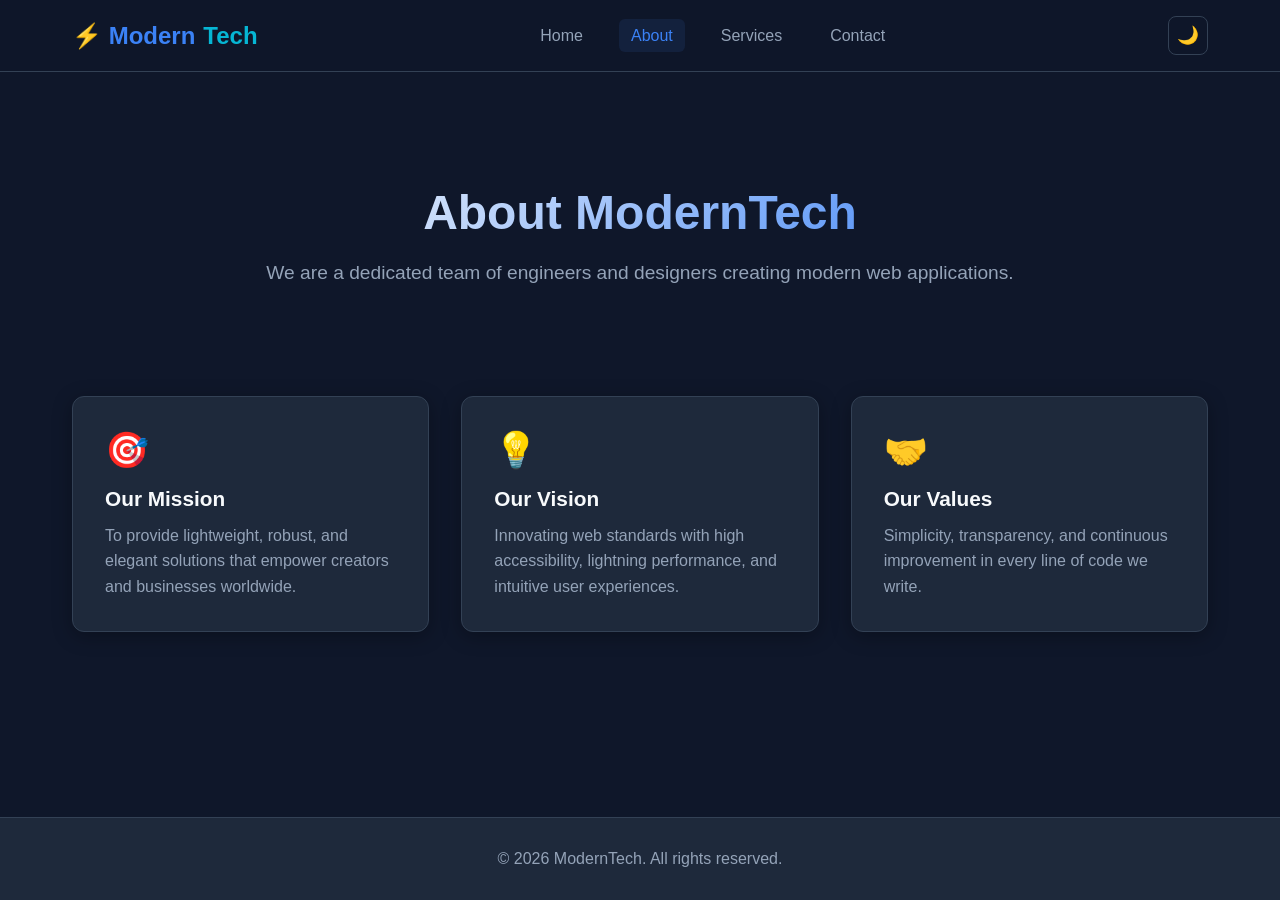
==== about.html @ 82496b51 "Initial commit: Multi-page website with HTML, CSS, JS" ====
<!DOCTYPE html>
<html lang="en" data-theme="dark">
<head>
  <meta charset="UTF-8">
  <meta name="viewport" content="width=device-width, initial-scale=1.0">
  <title>ModernTech - About Us</title>
  <link rel="stylesheet" href="style.css">
</head>
<body>
  <header>
    <nav class="navbar">
      <a href="index.html" class="logo">⚡ Modern<span>Tech</span></a>
      <ul class="nav-links">
        <li><a href="index.html">Home</a></li>
        <li><a href="about.html" class="active">About</a></li>
        <li><a href="services.html">Services</a></li>
        <li><a href="contact.html">Contact</a></li>
      </ul>
      <div class="nav-actions">
        <button id="theme-toggle" class="theme-toggle" aria-label="Toggle Theme">🌙</button>
        <button id="mobile-menu-btn" class="mobile-menu-btn" aria-label="Toggle Menu">☰</button>
      </div>
    </nav>
  </header>

  <main>
    <section class="hero">
      <h1>About ModernTech</h1>
      <p>We are a dedicated team of engineers and designers creating modern web applications.</p>
    </section>

    <section>
      <div class="grid-3">
        <div class="card">
          <div class="card-icon">🎯</div>
          <h3>Our Mission</h3>
          <p>To provide lightweight, robust, and elegant solutions that empower creators and businesses worldwide.</p>
        </div>
        <div class="card">
          <div class="card-icon">💡</div>
          <h3>Our Vision</h3>
          <p>Innovating web standards with high accessibility, lightning performance, and intuitive user experiences.</p>
        </div>
        <div class="card">
          <div class="card-icon">🤝</div>
          <h3>Our Values</h3>
          <p>Simplicity, transparency, and continuous improvement in every line of code we write.</p>
        </div>
      </div>
    </section>
  </main>

  <footer>
    <p>&copy; 2026 ModernTech. All rights reserved.</p>
  </footer>

  <script src="script.js"></script>
</body>
</html>
---- style.css ----
:root {
  --bg-color: #0f172a;
  --card-bg: #1e293b;
  --text-main: #f8fafc;
  --text-muted: #94a3b8;
  --primary: #3b82f6;
  --primary-hover: #2563eb;
  --accent: #06b6d4;
  --border-color: #334155;
  --nav-bg: rgba(15, 23, 42, 0.85);
  --shadow: 0 4px 20px rgba(0, 0, 0, 0.3);
  --transition: all 0.3s ease;
}

[data-theme="light"] {
  --bg-color: #f8fafc;
  --card-bg: #ffffff;
  --text-main: #0f172a;
  --text-muted: #64748b;
  --primary: #2563eb;
  --primary-hover: #1d4ed8;
  --accent: #0284c7;
  --border-color: #e2e8f0;
  --nav-bg: rgba(248, 250, 252, 0.85);
  --shadow: 0 4px 20px rgba(0, 0, 0, 0.08);
}

* {
  margin: 0;
  padding: 0;
  box-sizing: border-box;
  font-family: 'Segoe UI', -apple-system, BlinkMacSystemFont, Roboto, sans-serif;
}

body {
  background-color: var(--bg-color);
  color: var(--text-main);
  min-height: 100vh;
  display: flex;
  flex-direction: column;
  transition: var(--transition);
}

/* Header & Nav */
header {
  position: sticky;
  top: 0;
  z-index: 100;
  background: var(--nav-bg);
  backdrop-filter: blur(10px);
  border-bottom: 1px solid var(--border-color);
}

.navbar {
  max-width: 1200px;
  margin: 0 auto;
  padding: 1rem 2rem;
  display: flex;
  justify-content: space-between;
  align-items: center;
}

.logo {
  font-size: 1.5rem;
  font-weight: 700;
  color: var(--primary);
  text-decoration: none;
  display: flex;
  align-items: center;
  gap: 0.5rem;
}

.logo span {
  color: var(--accent);
}

.nav-links {
  display: flex;
  list-style: none;
  gap: 1.5rem;
  align-items: center;
}

.nav-links a {
  text-decoration: none;
  color: var(--text-muted);
  font-weight: 500;
  padding: 0.5rem 0.75rem;
  border-radius: 6px;
  transition: var(--transition);
}

.nav-links a:hover,
.nav-links a.active {
  color: var(--primary);
  background: rgba(59, 130, 246, 0.1);
}

.nav-actions {
  display: flex;
  align-items: center;
  gap: 1rem;
}

.theme-toggle,
.mobile-menu-btn {
  background: none;
  border: 1px solid var(--border-color);
  color: var(--text-main);
  padding: 0.5rem;
  border-radius: 8px;
  cursor: pointer;
  font-size: 1.1rem;
  display: flex;
  align-items: center;
  justify-content: center;
  transition: var(--transition);
}

.theme-toggle:hover,
.mobile-menu-btn:hover {
  background: var(--card-bg);
  border-color: var(--primary);
}

.mobile-menu-btn {
  display: none;
}

/* Main Container */
main {
  flex: 1;
  max-width: 1200px;
  width: 100%;
  margin: 0 auto;
  padding: 3rem 2rem;
}

/* Hero Section */
.hero {
  text-align: center;
  padding: 4rem 1rem 3rem;
  max-width: 800px;
  margin: 0 auto;
}

.hero h1 {
  font-size: 3rem;
  line-height: 1.2;
  margin-bottom: 1.25rem;
  background: linear-gradient(135deg, var(--text-main), var(--primary));
  -webkit-background-clip: text;
  -webkit-text-fill-color: transparent;
}

.hero p {
  font-size: 1.2rem;
  color: var(--text-muted);
  margin-bottom: 2rem;
}

.hero-buttons {
  display: flex;
  justify-content: center;
  gap: 1rem;
}

/* Buttons */
.btn {
  display: inline-block;
  padding: 0.75rem 1.75rem;
  font-weight: 600;
  border-radius: 8px;
  text-decoration: none;
  cursor: pointer;
  transition: var(--transition);
  border: none;
}

.btn-primary {
  background: var(--primary);
  color: #ffffff;
}

.btn-primary:hover {
  background: var(--primary-hover);
  transform: translateY(-2px);
}

.btn-secondary {
  background: transparent;
  color: var(--text-main);
  border: 1px solid var(--border-color);
}

.btn-secondary:hover {
  border-color: var(--primary);
  background: var(--card-bg);
  transform: translateY(-2px);
}

/* Features / Cards Grid */
.section-title {
  text-align: center;
  font-size: 2rem;
  margin-bottom: 0.75rem;
}

.section-subtitle {
  text-align: center;
  color: var(--text-muted);
  margin-bottom: 2.5rem;
}

.grid-3 {
  display: grid;
  grid-template-columns: repeat(auto-fit, minmax(280px, 1fr));
  gap: 2rem;
  margin-top: 2rem;
}

.card {
  background: var(--card-bg);
  border: 1px solid var(--border-color);
  padding: 2rem;
  border-radius: 12px;
  box-shadow: var(--shadow);
  transition: var(--transition);
}

.card:hover {
  transform: translateY(-5px);
  border-color: var(--primary);
}

.card-icon {
  font-size: 2.2rem;
  margin-bottom: 1rem;
}

.card h3 {
  font-size: 1.3rem;
  margin-bottom: 0.75rem;
}

.card p {
  color: var(--text-muted);
  line-height: 1.6;
}

/* Forms */
.form-container {
  max-width: 600px;
  margin: 0 auto;
  background: var(--card-bg);
  padding: 2.5rem;
  border-radius: 12px;
  border: 1px solid var(--border-color);
  box-shadow: var(--shadow);
}

.form-group {
  margin-bottom: 1.5rem;
}

.form-group label {
  display: block;
  font-weight: 500;
  margin-bottom: 0.5rem;
}

.form-group input,
.form-group textarea,
.form-group select {
  width: 100%;
  padding: 0.75rem 1rem;
  border-radius: 8px;
  background: var(--bg-color);
  border: 1px solid var(--border-color);
  color: var(--text-main);
  font-size: 1rem;
  transition: var(--transition);
}

.form-group input:focus,
.form-group textarea:focus,
.form-group select:focus {
  outline: none;
  border-color: var(--primary);
  box-shadow: 0 0 0 3px rgba(59, 130, 246, 0.2);
}

/* Footer */
footer {
  border-top: 1px solid var(--border-color);
  background: var(--card-bg);
  padding: 2rem;
  text-align: center;
  color: var(--text-muted);
  margin-top: auto;
}

/* Alert Notification */
.toast {
  position: fixed;
  bottom: 2rem;
  right: 2rem;
  background: #10b981;
  color: white;
  padding: 1rem 1.5rem;
  border-radius: 8px;
  box-shadow: 0 4px 12px rgba(0, 0, 0, 0.2);
  display: none;
  animation: fadeIn 0.3s ease-in-out;
  z-index: 1000;
}

@keyframes fadeIn {
  from { opacity: 0; transform: translateY(10px); }
  to { opacity: 1; transform: translateY(0); }
}

/* Responsive */
@media (max-width: 768px) {
  .mobile-menu-btn {
    display: block;
  }
  
  .nav-links {
    display: none;
    position: absolute;
    top: 100%;
    left: 0;
    width: 100%;
    flex-direction: column;
    background: var(--card-bg);
    border-bottom: 1px solid var(--border-color);
    padding: 1.5rem;
    gap: 1rem;
  }

  .nav-links.show {
    display: flex;
  }

  .hero h1 {
    font-size: 2.2rem;
  }
}
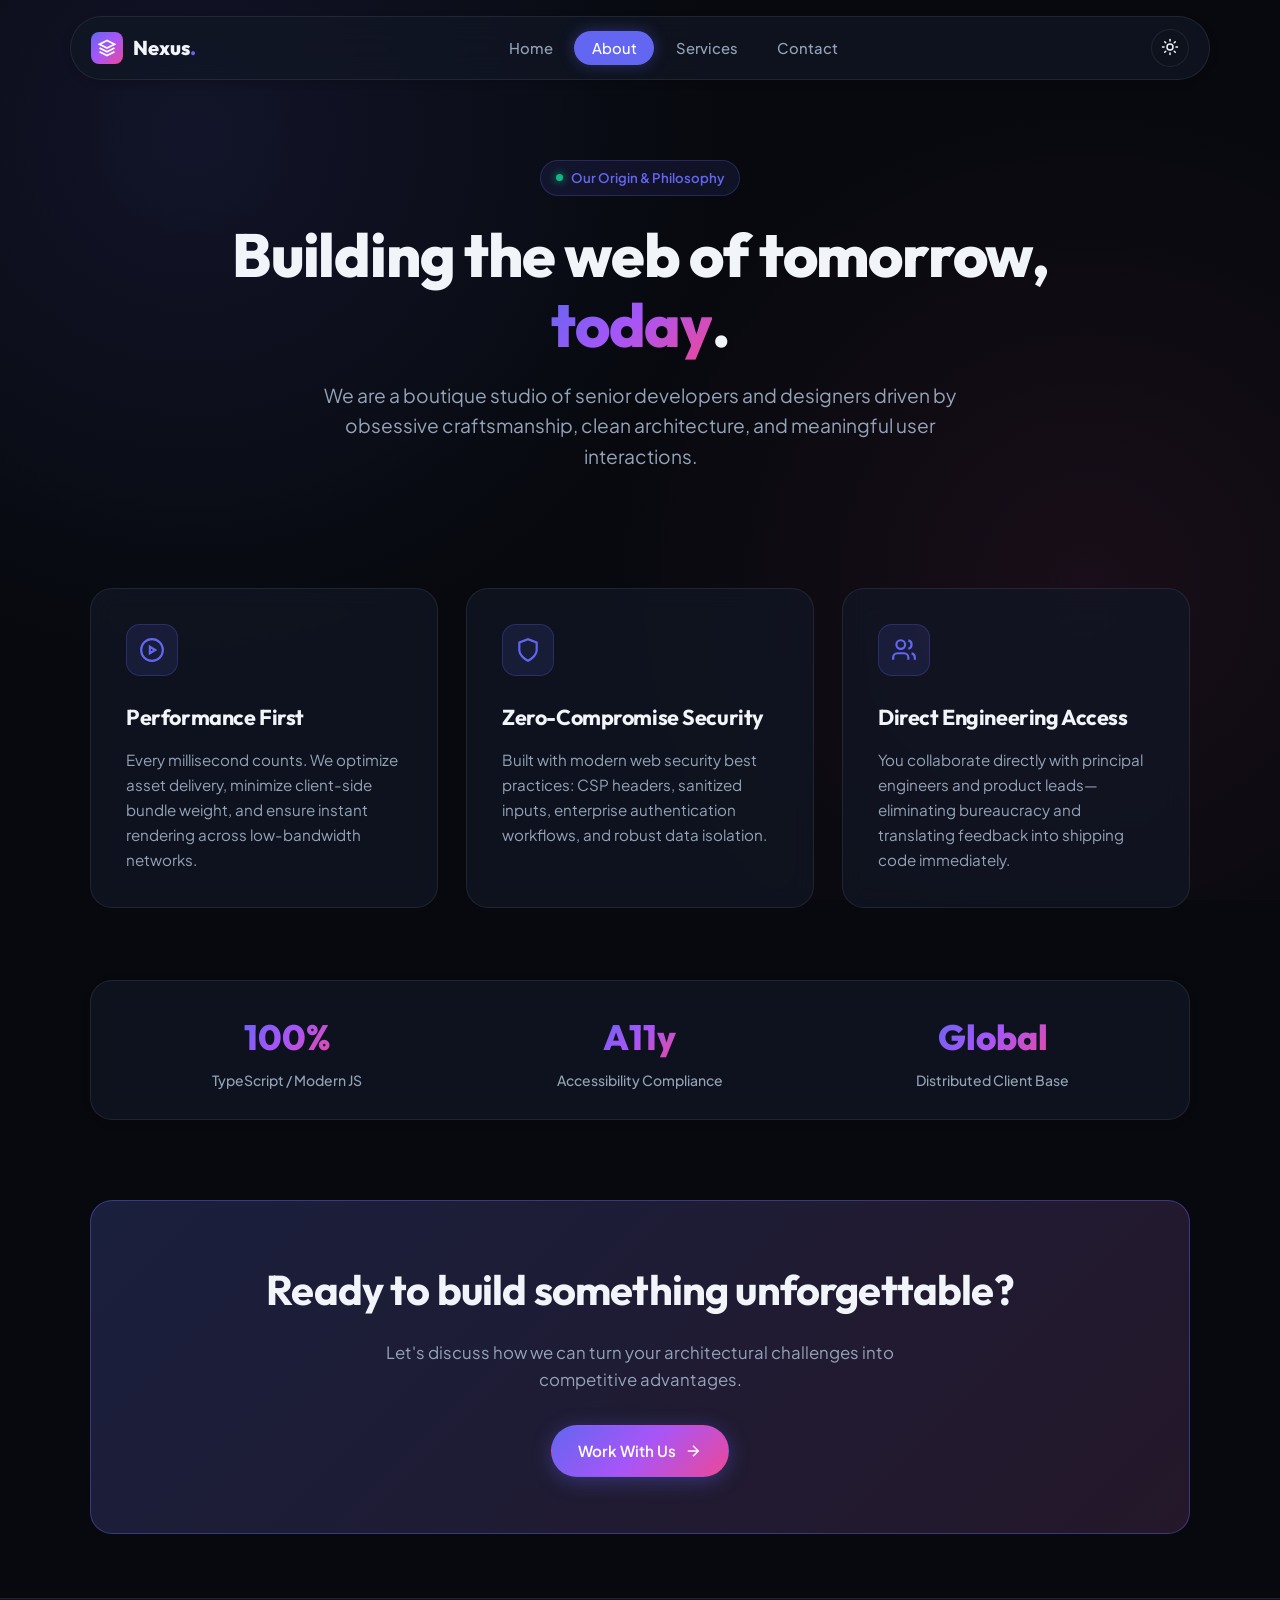
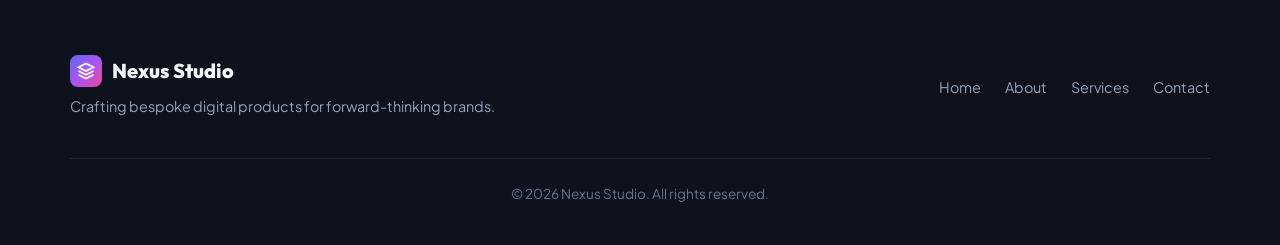
==== commit 128d5426: "Redesign UI: Premium modern studio aesthetics with responsive layout, glassmorphism, and clean typog" ====
--- a/about.html
+++ b/about.html
@@ -3,55 +3,136 @@
 <head>
   <meta charset="UTF-8">
   <meta name="viewport" content="width=device-width, initial-scale=1.0">
-  <title>ModernTech - About Us</title>
+  <title>About Us — Nexus Studio</title>
   <link rel="stylesheet" href="style.css">
 </head>
 <body>
+
+  <!-- Header Navigation -->
   <header>
     <nav class="navbar">
-      <a href="index.html" class="logo">⚡ Modern<span>Tech</span></a>
-      <ul class="nav-links">
+      <a href="index.html" class="brand">
+        <div class="brand-icon">
+          <svg viewBox="0 0 24 24" fill="none" stroke="currentColor" stroke-width="2.5"><polygon points="12 2 2 7 12 12 22 7 12 2"></polygon><polyline points="2 17 12 22 22 17"></polyline><polyline points="2 12 12 17 22 12"></polyline></svg>
+        </div>
+        <span>Nexus<span style="color: var(--primary)">.</span></span>
+      </a>
+
+      <ul class="nav-links" id="nav-links">
         <li><a href="index.html">Home</a></li>
         <li><a href="about.html" class="active">About</a></li>
         <li><a href="services.html">Services</a></li>
         <li><a href="contact.html">Contact</a></li>
       </ul>
-      <div class="nav-actions">
-        <button id="theme-toggle" class="theme-toggle" aria-label="Toggle Theme">🌙</button>
-        <button id="mobile-menu-btn" class="mobile-menu-btn" aria-label="Toggle Menu">☰</button>
+
+      <div class="nav-right">
+        <button id="theme-toggle" class="icon-btn" aria-label="Toggle Dark/Light Mode">
+          <span id="theme-icon">
+            <svg viewBox="0 0 24 24" fill="none" stroke="currentColor" stroke-width="2"><circle cx="12" cy="12" r="4"/><path d="M12 2v2"/><path d="M12 20v2"/><path d="m4.93 4.93 1.41 1.41"/><path d="m17.66 17.66 1.41 1.41"/><path d="M2 12h2"/><path d="M20 12h2"/></svg>
+          </span>
+        </button>
+        <button id="mobile-toggle" class="icon-btn mobile-toggle" aria-label="Open Navigation Menu">
+          <svg viewBox="0 0 24 24" fill="none" stroke="currentColor" stroke-width="2"><line x1="4" x2="20" y1="12" y2="12"/><line x1="4" x2="20" y1="6" y2="6"/><line x1="4" x2="20" y1="18" y2="18"/></svg>
+        </button>
       </div>
     </nav>
   </header>
 
+  <!-- Main Content -->
   <main>
-    <section class="hero">
-      <h1>About ModernTech</h1>
-      <p>We are a dedicated team of engineers and designers creating modern web applications.</p>
+    <section class="hero-section">
+      <div class="badge">
+        <span class="badge-dot"></span>
+        Our Origin & Philosophy
+      </div>
+      <h1 class="hero-title">
+        Building the web of tomorrow, <span class="gradient-text">today</span>.
+      </h1>
+      <p class="hero-subtitle">
+        We are a boutique studio of senior developers and designers driven by obsessive craftsmanship, clean architecture, and meaningful user interactions.
+      </p>
     </section>
 
-    <section>
-      <div class="grid-3">
-        <div class="card">
-          <div class="card-icon">🎯</div>
-          <h3>Our Mission</h3>
-          <p>To provide lightweight, robust, and elegant solutions that empower creators and businesses worldwide.</p>
+    <!-- Company Story & Principles -->
+    <section style="margin-top: 2rem;">
+      <div class="cards-grid">
+        <div class="bento-card">
+          <div class="card-icon-box">
+            <svg viewBox="0 0 24 24" fill="none" stroke="currentColor" stroke-width="2"><circle cx="12" cy="12" r="10"/><path d="m10 15 5-3-5-3v6Z"/></svg>
+          </div>
+          <h3>Performance First</h3>
+          <p>Every millisecond counts. We optimize asset delivery, minimize client-side bundle weight, and ensure instant rendering across low-bandwidth networks.</p>
         </div>
-        <div class="card">
-          <div class="card-icon">💡</div>
-          <h3>Our Vision</h3>
-          <p>Innovating web standards with high accessibility, lightning performance, and intuitive user experiences.</p>
+
+        <div class="bento-card">
+          <div class="card-icon-box">
+            <svg viewBox="0 0 24 24" fill="none" stroke="currentColor" stroke-width="2"><path d="M12 22s8-4 8-10V5l-8-3-8 3v7c0 6 8 10 8 10z"/></svg>
+          </div>
+          <h3>Zero-Compromise Security</h3>
+          <p>Built with modern web security best practices: CSP headers, sanitized inputs, enterprise authentication workflows, and robust data isolation.</p>
         </div>
-        <div class="card">
-          <div class="card-icon">🤝</div>
-          <h3>Our Values</h3>
-          <p>Simplicity, transparency, and continuous improvement in every line of code we write.</p>
+
+        <div class="bento-card">
+          <div class="card-icon-box">
+            <svg viewBox="0 0 24 24" fill="none" stroke="currentColor" stroke-width="2"><path d="M16 21v-2a4 4 0 0 0-4-4H6a4 4 0 0 0-4 4v2"/><circle cx="9" cy="7" r="4"/><path d="M22 21v-2a4 4 0 0 0-3-3.87"/><path d="M16 3.13a4 4 0 0 1 0 7.75"/></svg>
+          </div>
+          <h3>Direct Engineering Access</h3>
+          <p>You collaborate directly with principal engineers and product leads—eliminating bureaucracy and translating feedback into shipping code immediately.</p>
         </div>
       </div>
     </section>
+
+    <!-- Standards Section -->
+    <section class="stats-bar" style="margin-top: 4.5rem;">
+      <div class="stat-item">
+        <div class="stat-number gradient-text">100%</div>
+        <div class="stat-label">TypeScript / Modern JS</div>
+      </div>
+      <div class="stat-item">
+        <div class="stat-number gradient-text">A11y</div>
+        <div class="stat-label">Accessibility Compliance</div>
+      </div>
+      <div class="stat-item">
+        <div class="stat-number gradient-text">Global</div>
+        <div class="stat-label">Distributed Client Base</div>
+      </div>
+    </section>
+
+    <!-- CTA -->
+    <section class="cta-banner">
+      <h2>Ready to build something unforgettable?</h2>
+      <p>Let's discuss how we can turn your architectural challenges into competitive advantages.</p>
+      <a href="contact.html" class="btn btn-primary">
+        Work With Us
+        <svg viewBox="0 0 24 24" fill="none" stroke="currentColor" stroke-width="2"><line x1="5" y1="12" x2="19" y2="12"></line><polyline points="12 5 19 12 12 19"></polyline></svg>
+      </a>
+    </section>
   </main>
 
+  <!-- Footer -->
   <footer>
-    <p>&copy; 2026 ModernTech. All rights reserved.</p>
+    <div class="footer-content">
+      <div class="footer-brand">
+        <a href="index.html" class="brand">
+          <div class="brand-icon">
+            <svg viewBox="0 0 24 24" fill="none" stroke="currentColor" stroke-width="2.5"><polygon points="12 2 2 7 12 12 22 7 12 2"></polygon><polyline points="2 17 12 22 22 17"></polyline><polyline points="2 12 12 17 22 12"></polyline></svg>
+          </div>
+          <span>Nexus Studio</span>
+        </a>
+        <p>Crafting bespoke digital products for forward-thinking brands.</p>
+      </div>
+
+      <ul class="footer-links">
+        <li><a href="index.html">Home</a></li>
+        <li><a href="about.html">About</a></li>
+        <li><a href="services.html">Services</a></li>
+        <li><a href="contact.html">Contact</a></li>
+      </ul>
+    </div>
+
+    <div class="footer-bottom">
+      <p>&copy; 2026 Nexus Studio. All rights reserved.</p>
+    </div>
   </footer>
 
   <script src="script.js"></script>
--- a/style.css
+++ b/style.css
@@ -1,349 +1,706 @@
+@import url('https://fonts.googleapis.com/css2?family=Outfit:wght@400;500;600;700;800&family=Plus+Jakarta+Sans:wght@300;400;500;600;700&display=swap');
+
 :root {
-  --bg-color: #0f172a;
-  --card-bg: #1e293b;
-  --text-main: #f8fafc;
+  --font-heading: 'Outfit', sans-serif;
+  --font-body: 'Plus Jakarta Sans', sans-serif;
+
+  /* Color Palette - Dark Luxury */
+  --bg: #07090e;
+  --bg-subtle: #0d121d;
+  --surface: rgba(18, 24, 38, 0.7);
+  --surface-hover: rgba(28, 38, 60, 0.85);
+  --surface-border: rgba(255, 255, 255, 0.08);
+  --surface-border-hover: rgba(99, 102, 241, 0.4);
+  
+  --text: #f1f5f9;
   --text-muted: #94a3b8;
-  --primary: #3b82f6;
-  --primary-hover: #2563eb;
+  --text-subtle: #64748b;
+  
+  --primary: #6366f1;
+  --primary-glow: rgba(99, 102, 241, 0.35);
+  --primary-gradient: linear-gradient(135deg, #6366f1 0%, #a855f7 50%, #ec4899 100%);
   --accent: #06b6d4;
-  --border-color: #334155;
-  --nav-bg: rgba(15, 23, 42, 0.85);
-  --shadow: 0 4px 20px rgba(0, 0, 0, 0.3);
-  --transition: all 0.3s ease;
+  --accent-glow: rgba(6, 182, 212, 0.25);
+  
+  --radius-sm: 8px;
+  --radius-md: 14px;
+  --radius-lg: 22px;
+  --radius-full: 9999px;
+  
+  --shadow-sm: 0 2px 8px rgba(0, 0, 0, 0.2);
+  --shadow-lg: 0 12px 36px -4px rgba(0, 0, 0, 0.4);
+  --shadow-glow: 0 0 35px var(--primary-glow);
+  
+  --transition: all 0.25s cubic-bezier(0.16, 1, 0.3, 1);
 }
 
 [data-theme="light"] {
-  --bg-color: #f8fafc;
-  --card-bg: #ffffff;
-  --text-main: #0f172a;
-  --text-muted: #64748b;
-  --primary: #2563eb;
-  --primary-hover: #1d4ed8;
-  --accent: #0284c7;
-  --border-color: #e2e8f0;
-  --nav-bg: rgba(248, 250, 252, 0.85);
-  --shadow: 0 4px 20px rgba(0, 0, 0, 0.08);
+  --bg: #f8fafc;
+  --bg-subtle: #f1f5f9;
+  --surface: rgba(255, 255, 255, 0.85);
+  --surface-hover: #ffffff;
+  --surface-border: rgba(0, 0, 0, 0.08);
+  --surface-border-hover: rgba(99, 102, 241, 0.5);
+  
+  --text: #0f172a;
+  --text-muted: #475569;
+  --text-subtle: #94a3b8;
+  
+  --primary: #4f46e5;
+  --primary-glow: rgba(79, 70, 229, 0.2);
+  --shadow-lg: 0 12px 32px -4px rgba(0, 0, 0, 0.08);
+  --shadow-glow: 0 0 25px rgba(79, 70, 229, 0.15);
 }
 
 * {
   margin: 0;
   padding: 0;
   box-sizing: border-box;
-  font-family: 'Segoe UI', -apple-system, BlinkMacSystemFont, Roboto, sans-serif;
+}
+
+html {
+  scroll-behavior: smooth;
 }
 
 body {
-  background-color: var(--bg-color);
-  color: var(--text-main);
+  font-family: var(--font-body);
+  background-color: var(--bg);
+  color: var(--text);
+  line-height: 1.6;
   min-height: 100vh;
   display: flex;
   flex-direction: column;
-  transition: var(--transition);
+  overflow-x: hidden;
+  position: relative;
+  background-image: 
+    radial-gradient(circle at 15% 15%, rgba(99, 102, 241, 0.12) 0%, transparent 40%),
+    radial-gradient(circle at 85% 65%, rgba(236, 72, 153, 0.08) 0%, transparent 40%);
+  background-attachment: fixed;
+  transition: background-color 0.3s ease, color 0.3s ease;
+}
+
+/* Typography */
+h1, h2, h3, h4, h5, h6 {
+  font-family: var(--font-heading);
+  color: var(--text);
+  letter-spacing: -0.02em;
+  font-weight: 700;
+}
+
+.gradient-text {
+  background: var(--primary-gradient);
+  -webkit-background-clip: text;
+  -webkit-text-fill-color: transparent;
+  display: inline-block;
 }
 
 /* Header & Nav */
 header {
   position: sticky;
-  top: 0;
+  top: 1rem;
   z-index: 100;
-  background: var(--nav-bg);
-  backdrop-filter: blur(10px);
-  border-bottom: 1px solid var(--border-color);
+  margin: 0 auto;
+  width: calc(100% - 2rem);
+  max-width: 1140px;
 }
 
 .navbar {
-  max-width: 1200px;
-  margin: 0 auto;
-  padding: 1rem 2rem;
-  display: flex;
+  display: flex;
+  align-items: center;
   justify-content: space-between;
-  align-items: center;
-}
-
-.logo {
-  font-size: 1.5rem;
-  font-weight: 700;
-  color: var(--primary);
+  padding: 0.75rem 1.25rem;
+  background: var(--surface);
+  backdrop-filter: blur(16px);
+  -webkit-backdrop-filter: blur(16px);
+  border: 1px solid var(--surface-border);
+  border-radius: var(--radius-full);
+  box-shadow: var(--shadow-sm);
+  transition: var(--transition);
+}
+
+.brand {
+  display: flex;
+  align-items: center;
+  gap: 0.6rem;
   text-decoration: none;
-  display: flex;
-  align-items: center;
-  gap: 0.5rem;
-}
-
-.logo span {
-  color: var(--accent);
+  font-family: var(--font-heading);
+  font-weight: 800;
+  font-size: 1.25rem;
+  color: var(--text);
+}
+
+.brand-icon {
+  width: 32px;
+  height: 32px;
+  background: var(--primary-gradient);
+  border-radius: 8px;
+  display: flex;
+  align-items: center;
+  justify-content: center;
+  color: #fff;
+}
+
+.brand-icon svg {
+  width: 18px;
+  height: 18px;
 }
 
 .nav-links {
   display: flex;
   list-style: none;
-  gap: 1.5rem;
+  gap: 0.25rem;
   align-items: center;
 }
 
 .nav-links a {
   text-decoration: none;
   color: var(--text-muted);
+  font-size: 0.925rem;
   font-weight: 500;
-  padding: 0.5rem 0.75rem;
-  border-radius: 6px;
-  transition: var(--transition);
-}
-
-.nav-links a:hover,
+  padding: 0.5rem 1.1rem;
+  border-radius: var(--radius-full);
+  transition: var(--transition);
+}
+
+.nav-links a:hover {
+  color: var(--text);
+  background: rgba(255, 255, 255, 0.05);
+}
+
 .nav-links a.active {
-  color: var(--primary);
-  background: rgba(59, 130, 246, 0.1);
-}
-
-.nav-actions {
-  display: flex;
-  align-items: center;
-  gap: 1rem;
-}
-
-.theme-toggle,
-.mobile-menu-btn {
-  background: none;
-  border: 1px solid var(--border-color);
-  color: var(--text-main);
-  padding: 0.5rem;
-  border-radius: 8px;
+  color: #fff;
+  background: var(--primary);
+  box-shadow: 0 0 15px var(--primary-glow);
+}
+
+.nav-right {
+  display: flex;
+  align-items: center;
+  gap: 0.75rem;
+}
+
+.icon-btn {
+  background: var(--bg-subtle);
+  border: 1px solid var(--surface-border);
+  color: var(--text);
+  width: 38px;
+  height: 38px;
+  border-radius: 50%;
+  display: flex;
+  align-items: center;
+  justify-content: center;
   cursor: pointer;
-  font-size: 1.1rem;
-  display: flex;
-  align-items: center;
-  justify-content: center;
-  transition: var(--transition);
-}
-
-.theme-toggle:hover,
-.mobile-menu-btn:hover {
-  background: var(--card-bg);
+  transition: var(--transition);
+}
+
+.icon-btn:hover {
   border-color: var(--primary);
-}
-
-.mobile-menu-btn {
+  transform: scale(1.05);
+}
+
+.icon-btn svg {
+  width: 18px;
+  height: 18px;
+}
+
+.mobile-toggle {
   display: none;
 }
 
 /* Main Container */
 main {
   flex: 1;
-  max-width: 1200px;
+  max-width: 1140px;
   width: 100%;
   margin: 0 auto;
-  padding: 3rem 2rem;
+  padding: 2.5rem 1.25rem 4rem;
+}
+
+/* Badges */
+.badge {
+  display: inline-flex;
+  align-items: center;
+  gap: 0.5rem;
+  padding: 0.4rem 0.9rem;
+  border-radius: var(--radius-full);
+  font-size: 0.825rem;
+  font-weight: 600;
+  background: rgba(99, 102, 241, 0.1);
+  border: 1px solid rgba(99, 102, 241, 0.25);
+  color: var(--primary);
+  margin-bottom: 1.5rem;
+}
+
+.badge-dot {
+  width: 7px;
+  height: 7px;
+  background: #10b981;
+  border-radius: 50%;
+  box-shadow: 0 0 8px #10b981;
+  animation: pulse 2s infinite;
+}
+
+@keyframes pulse {
+  0% { transform: scale(0.95); opacity: 0.7; }
+  50% { transform: scale(1.3); opacity: 1; }
+  100% { transform: scale(0.95); opacity: 0.7; }
 }
 
 /* Hero Section */
-.hero {
+.hero-section {
   text-align: center;
-  padding: 4rem 1rem 3rem;
-  max-width: 800px;
+  padding: 3.5rem 0 3rem;
+  max-width: 820px;
   margin: 0 auto;
 }
 
-.hero h1 {
-  font-size: 3rem;
-  line-height: 1.2;
+.hero-title {
+  font-size: clamp(2.3rem, 5.5vw, 3.8rem);
+  line-height: 1.15;
   margin-bottom: 1.25rem;
-  background: linear-gradient(135deg, var(--text-main), var(--primary));
-  -webkit-background-clip: text;
-  -webkit-text-fill-color: transparent;
-}
-
-.hero p {
-  font-size: 1.2rem;
-  color: var(--text-muted);
-  margin-bottom: 2rem;
-}
-
-.hero-buttons {
-  display: flex;
+  font-weight: 800;
+}
+
+.hero-subtitle {
+  font-size: clamp(1rem, 2vw, 1.2rem);
+  color: var(--text-muted);
+  max-width: 650px;
+  margin: 0 auto 2.25rem;
+  font-weight: 400;
+}
+
+.btn-group {
+  display: flex;
+  align-items: center;
   justify-content: center;
   gap: 1rem;
+  flex-wrap: wrap;
 }
 
 /* Buttons */
 .btn {
-  display: inline-block;
-  padding: 0.75rem 1.75rem;
+  display: inline-flex;
+  align-items: center;
+  justify-content: center;
+  gap: 0.5rem;
+  padding: 0.8rem 1.6rem;
+  border-radius: var(--radius-full);
   font-weight: 600;
-  border-radius: 8px;
+  font-size: 0.95rem;
   text-decoration: none;
   cursor: pointer;
   transition: var(--transition);
-  border: none;
+  border: 1px solid transparent;
+}
+
+.btn svg {
+  width: 18px;
+  height: 18px;
 }
 
 .btn-primary {
-  background: var(--primary);
+  background: var(--primary-gradient);
   color: #ffffff;
+  box-shadow: 0 4px 20px var(--primary-glow);
 }
 
 .btn-primary:hover {
-  background: var(--primary-hover);
   transform: translateY(-2px);
+  box-shadow: 0 8px 25px var(--primary-glow);
 }
 
 .btn-secondary {
-  background: transparent;
-  color: var(--text-main);
-  border: 1px solid var(--border-color);
+  background: var(--surface);
+  color: var(--text);
+  border-color: var(--surface-border);
 }
 
 .btn-secondary:hover {
-  border-color: var(--primary);
-  background: var(--card-bg);
+  background: var(--surface-hover);
+  border-color: var(--surface-border-hover);
   transform: translateY(-2px);
 }
 
-/* Features / Cards Grid */
-.section-title {
+/* Metric / Stats Bar */
+.stats-bar {
+  display: grid;
+  grid-template-columns: repeat(auto-fit, minmax(180px, 1fr));
+  gap: 1.5rem;
+  margin: 4rem 0 3rem;
+  padding: 1.75rem 2rem;
+  background: var(--surface);
+  backdrop-filter: blur(12px);
+  border: 1px solid var(--surface-border);
+  border-radius: var(--radius-lg);
+  box-shadow: var(--shadow-sm);
+}
+
+.stat-item {
   text-align: center;
-  font-size: 2rem;
+}
+
+.stat-number {
+  font-family: var(--font-heading);
+  font-size: 2.2rem;
+  font-weight: 800;
+  color: var(--text);
+}
+
+.stat-label {
+  font-size: 0.875rem;
+  color: var(--text-muted);
+  font-weight: 500;
+  margin-top: 0.2rem;
+}
+
+/* Section Header */
+.section-header {
+  text-align: center;
+  max-width: 600px;
+  margin: 0 auto 3rem;
+}
+
+.section-header h2 {
+  font-size: clamp(1.8rem, 3.5vw, 2.5rem);
   margin-bottom: 0.75rem;
 }
 
-.section-subtitle {
+.section-header p {
+  color: var(--text-muted);
+  font-size: 1.05rem;
+}
+
+/* Feature Cards Grid */
+.cards-grid {
+  display: grid;
+  grid-template-columns: repeat(auto-fit, minmax(320px, 1fr));
+  gap: 1.75rem;
+}
+
+.bento-card {
+  background: var(--surface);
+  backdrop-filter: blur(12px);
+  border: 1px solid var(--surface-border);
+  border-radius: var(--radius-lg);
+  padding: 2.2rem;
+  transition: var(--transition);
+  display: flex;
+  flex-direction: column;
+  position: relative;
+  overflow: hidden;
+}
+
+.bento-card::before {
+  content: '';
+  position: absolute;
+  top: 0;
+  left: 0;
+  right: 0;
+  height: 2px;
+  background: var(--primary-gradient);
+  opacity: 0;
+  transition: var(--transition);
+}
+
+.bento-card:hover {
+  transform: translateY(-5px);
+  border-color: var(--surface-border-hover);
+  box-shadow: var(--shadow-lg);
+}
+
+.bento-card:hover::before {
+  opacity: 1;
+}
+
+.card-icon-box {
+  width: 52px;
+  height: 52px;
+  border-radius: var(--radius-md);
+  background: rgba(99, 102, 241, 0.12);
+  border: 1px solid rgba(99, 102, 241, 0.25);
+  color: var(--primary);
+  display: flex;
+  align-items: center;
+  justify-content: center;
+  margin-bottom: 1.5rem;
+}
+
+.card-icon-box svg {
+  width: 26px;
+  height: 26px;
+}
+
+.bento-card h3 {
+  font-size: 1.35rem;
+  margin-bottom: 0.75rem;
+}
+
+.bento-card p {
+  color: var(--text-muted);
+  font-size: 0.95rem;
+  line-height: 1.65;
+}
+
+.card-tags {
+  display: flex;
+  flex-wrap: wrap;
+  gap: 0.5rem;
+  margin-top: 1.5rem;
+}
+
+.tag {
+  font-size: 0.75rem;
+  padding: 0.3rem 0.7rem;
+  background: rgba(255, 255, 255, 0.04);
+  border: 1px solid var(--surface-border);
+  border-radius: var(--radius-full);
+  color: var(--text-muted);
+  font-weight: 500;
+}
+
+/* CTA Banner */
+.cta-banner {
+  margin-top: 5rem;
+  padding: 3.5rem 2rem;
+  background: linear-gradient(135deg, rgba(99, 102, 241, 0.15) 0%, rgba(236, 72, 153, 0.1) 100%), var(--surface);
+  border: 1px solid var(--surface-border-hover);
+  border-radius: var(--radius-lg);
   text-align: center;
-  color: var(--text-muted);
-  margin-bottom: 2.5rem;
-}
-
-.grid-3 {
+  position: relative;
+  overflow: hidden;
+}
+
+.cta-banner h2 {
+  font-size: clamp(1.8rem, 3.5vw, 2.6rem);
+  margin-bottom: 1rem;
+}
+
+.cta-banner p {
+  color: var(--text-muted);
+  max-width: 550px;
+  margin: 0 auto 2rem;
+  font-size: 1.05rem;
+}
+
+/* Forms */
+.form-card {
+  max-width: 640px;
+  margin: 0 auto;
+  background: var(--surface);
+  backdrop-filter: blur(16px);
+  border: 1px solid var(--surface-border);
+  border-radius: var(--radius-lg);
+  padding: 2.75rem 2.25rem;
+  box-shadow: var(--shadow-lg);
+}
+
+.form-row {
   display: grid;
-  grid-template-columns: repeat(auto-fit, minmax(280px, 1fr));
-  gap: 2rem;
-  margin-top: 2rem;
-}
-
-.card {
-  background: var(--card-bg);
-  border: 1px solid var(--border-color);
-  padding: 2rem;
-  border-radius: 12px;
-  box-shadow: var(--shadow);
-  transition: var(--transition);
-}
-
-.card:hover {
-  transform: translateY(-5px);
-  border-color: var(--primary);
-}
-
-.card-icon {
-  font-size: 2.2rem;
-  margin-bottom: 1rem;
-}
-
-.card h3 {
-  font-size: 1.3rem;
-  margin-bottom: 0.75rem;
-}
-
-.card p {
-  color: var(--text-muted);
-  line-height: 1.6;
-}
-
-/* Forms */
-.form-container {
-  max-width: 600px;
-  margin: 0 auto;
-  background: var(--card-bg);
-  padding: 2.5rem;
-  border-radius: 12px;
-  border: 1px solid var(--border-color);
-  box-shadow: var(--shadow);
+  grid-template-columns: 1fr 1fr;
+  gap: 1.25rem;
 }
 
 .form-group {
-  margin-bottom: 1.5rem;
+  margin-bottom: 1.4rem;
 }
 
 .form-group label {
   display: block;
-  font-weight: 500;
+  font-size: 0.875rem;
+  font-weight: 600;
   margin-bottom: 0.5rem;
-}
-
-.form-group input,
-.form-group textarea,
-.form-group select {
+  color: var(--text);
+}
+
+.form-control {
   width: 100%;
-  padding: 0.75rem 1rem;
-  border-radius: 8px;
-  background: var(--bg-color);
-  border: 1px solid var(--border-color);
-  color: var(--text-main);
-  font-size: 1rem;
-  transition: var(--transition);
-}
-
-.form-group input:focus,
-.form-group textarea:focus,
-.form-group select:focus {
+  padding: 0.85rem 1.1rem;
+  background: var(--bg-subtle);
+  border: 1px solid var(--surface-border);
+  border-radius: var(--radius-md);
+  color: var(--text);
+  font-family: var(--font-body);
+  font-size: 0.95rem;
+  transition: var(--transition);
+}
+
+.form-control:focus {
   outline: none;
   border-color: var(--primary);
-  box-shadow: 0 0 0 3px rgba(59, 130, 246, 0.2);
-}
-
-/* Footer */
-footer {
-  border-top: 1px solid var(--border-color);
-  background: var(--card-bg);
-  padding: 2rem;
-  text-align: center;
-  color: var(--text-muted);
-  margin-top: auto;
-}
-
-/* Alert Notification */
-.toast {
+  box-shadow: 0 0 0 3px var(--primary-glow);
+}
+
+/* Accordion / FAQ */
+.accordion {
+  max-width: 750px;
+  margin: 0 auto;
+  display: flex;
+  flex-direction: column;
+  gap: 1rem;
+}
+
+.accordion-item {
+  background: var(--surface);
+  border: 1px solid var(--surface-border);
+  border-radius: var(--radius-md);
+  overflow: hidden;
+  transition: var(--transition);
+}
+
+.accordion-header {
+  padding: 1.25rem 1.5rem;
+  display: flex;
+  justify-content: space-between;
+  align-items: center;
+  cursor: pointer;
+  font-weight: 600;
+  font-size: 1.05rem;
+  color: var(--text);
+  user-select: none;
+}
+
+.accordion-header svg {
+  width: 20px;
+  height: 20px;
+  transition: transform 0.3s ease;
+  color: var(--text-muted);
+}
+
+.accordion-item.open .accordion-header svg {
+  transform: rotate(180deg);
+  color: var(--primary);
+}
+
+.accordion-body {
+  max-height: 0;
+  overflow: hidden;
+  transition: max-height 0.3s ease, padding 0.3s ease;
+  padding: 0 1.5rem;
+  color: var(--text-muted);
+  font-size: 0.95rem;
+  line-height: 1.6;
+}
+
+.accordion-item.open .accordion-body {
+  max-height: 200px;
+  padding: 0 1.5rem 1.25rem;
+}
+
+/* Toast */
+.toast-msg {
   position: fixed;
   bottom: 2rem;
   right: 2rem;
   background: #10b981;
-  color: white;
+  color: #fff;
   padding: 1rem 1.5rem;
-  border-radius: 8px;
-  box-shadow: 0 4px 12px rgba(0, 0, 0, 0.2);
-  display: none;
-  animation: fadeIn 0.3s ease-in-out;
-  z-index: 1000;
-}
-
-@keyframes fadeIn {
-  from { opacity: 0; transform: translateY(10px); }
-  to { opacity: 1; transform: translateY(0); }
-}
-
-/* Responsive */
-@media (max-width: 768px) {
-  .mobile-menu-btn {
-    display: block;
-  }
-  
-  .nav-links {
-    display: none;
-    position: absolute;
-    top: 100%;
-    left: 0;
-    width: 100%;
-    flex-direction: column;
-    background: var(--card-bg);
-    border-bottom: 1px solid var(--border-color);
-    padding: 1.5rem;
-    gap: 1rem;
-  }
-
-  .nav-links.show {
+  border-radius: var(--radius-md);
+  box-shadow: 0 10px 25px rgba(16, 185, 129, 0.35);
+  font-weight: 600;
+  display: flex;
+  align-items: center;
+  gap: 0.75rem;
+  transform: translateY(100px);
+  opacity: 0;
+  transition: transform 0.3s cubic-bezier(0.16, 1, 0.3, 1), opacity 0.3s ease;
+  z-index: 999;
+}
+
+.toast-msg.show {
+  transform: translateY(0);
+  opacity: 1;
+}
+
+/* Footer */
+footer {
+  border-top: 1px solid var(--surface-border);
+  background: var(--bg-subtle);
+  padding: 3.5rem 1.25rem 2.5rem;
+  margin-top: auto;
+}
+
+.footer-content {
+  max-width: 1140px;
+  margin: 0 auto;
+  display: flex;
+  justify-content: space-between;
+  align-items: center;
+  flex-wrap: wrap;
+  gap: 2rem;
+}
+
+.footer-brand {
+  display: flex;
+  flex-direction: column;
+  gap: 0.5rem;
+}
+
+.footer-brand p {
+  color: var(--text-muted);
+  font-size: 0.9rem;
+}
+
+.footer-links {
+  display: flex;
+  gap: 1.5rem;
+  list-style: none;
+}
+
+.footer-links a {
+  color: var(--text-muted);
+  text-decoration: none;
+  font-size: 0.9rem;
+  transition: var(--transition);
+}
+
+.footer-links a:hover {
+  color: var(--primary);
+}
+
+.footer-bottom {
+  max-width: 1140px;
+  margin: 2.5rem auto 0;
+  padding-top: 1.5rem;
+  border-top: 1px solid var(--surface-border);
+  text-align: center;
+  color: var(--text-subtle);
+  font-size: 0.85rem;
+}
+
+/* Mobile Responsiveness */
+@media (max-width: 820px) {
+  .mobile-toggle {
     display: flex;
   }
 
-  .hero h1 {
-    font-size: 2.2rem;
+  .nav-links {
+    position: fixed;
+    top: 5rem;
+    left: 1rem;
+    right: 1rem;
+    background: var(--surface);
+    backdrop-filter: blur(20px);
+    border: 1px solid var(--surface-border);
+    border-radius: var(--radius-lg);
+    padding: 1.5rem;
+    flex-direction: column;
+    gap: 0.75rem;
+    box-shadow: var(--shadow-lg);
+    display: none;
+    z-index: 1000;
   }
-}
+
+  .nav-links.active {
+    display: flex;
+  }
+
+  .nav-links a {
+    width: 100%;
+    text-align: center;
+    padding: 0.75rem;
+  }
+
+  .form-row {
+    grid-template-columns: 1fr;
+  }
+}
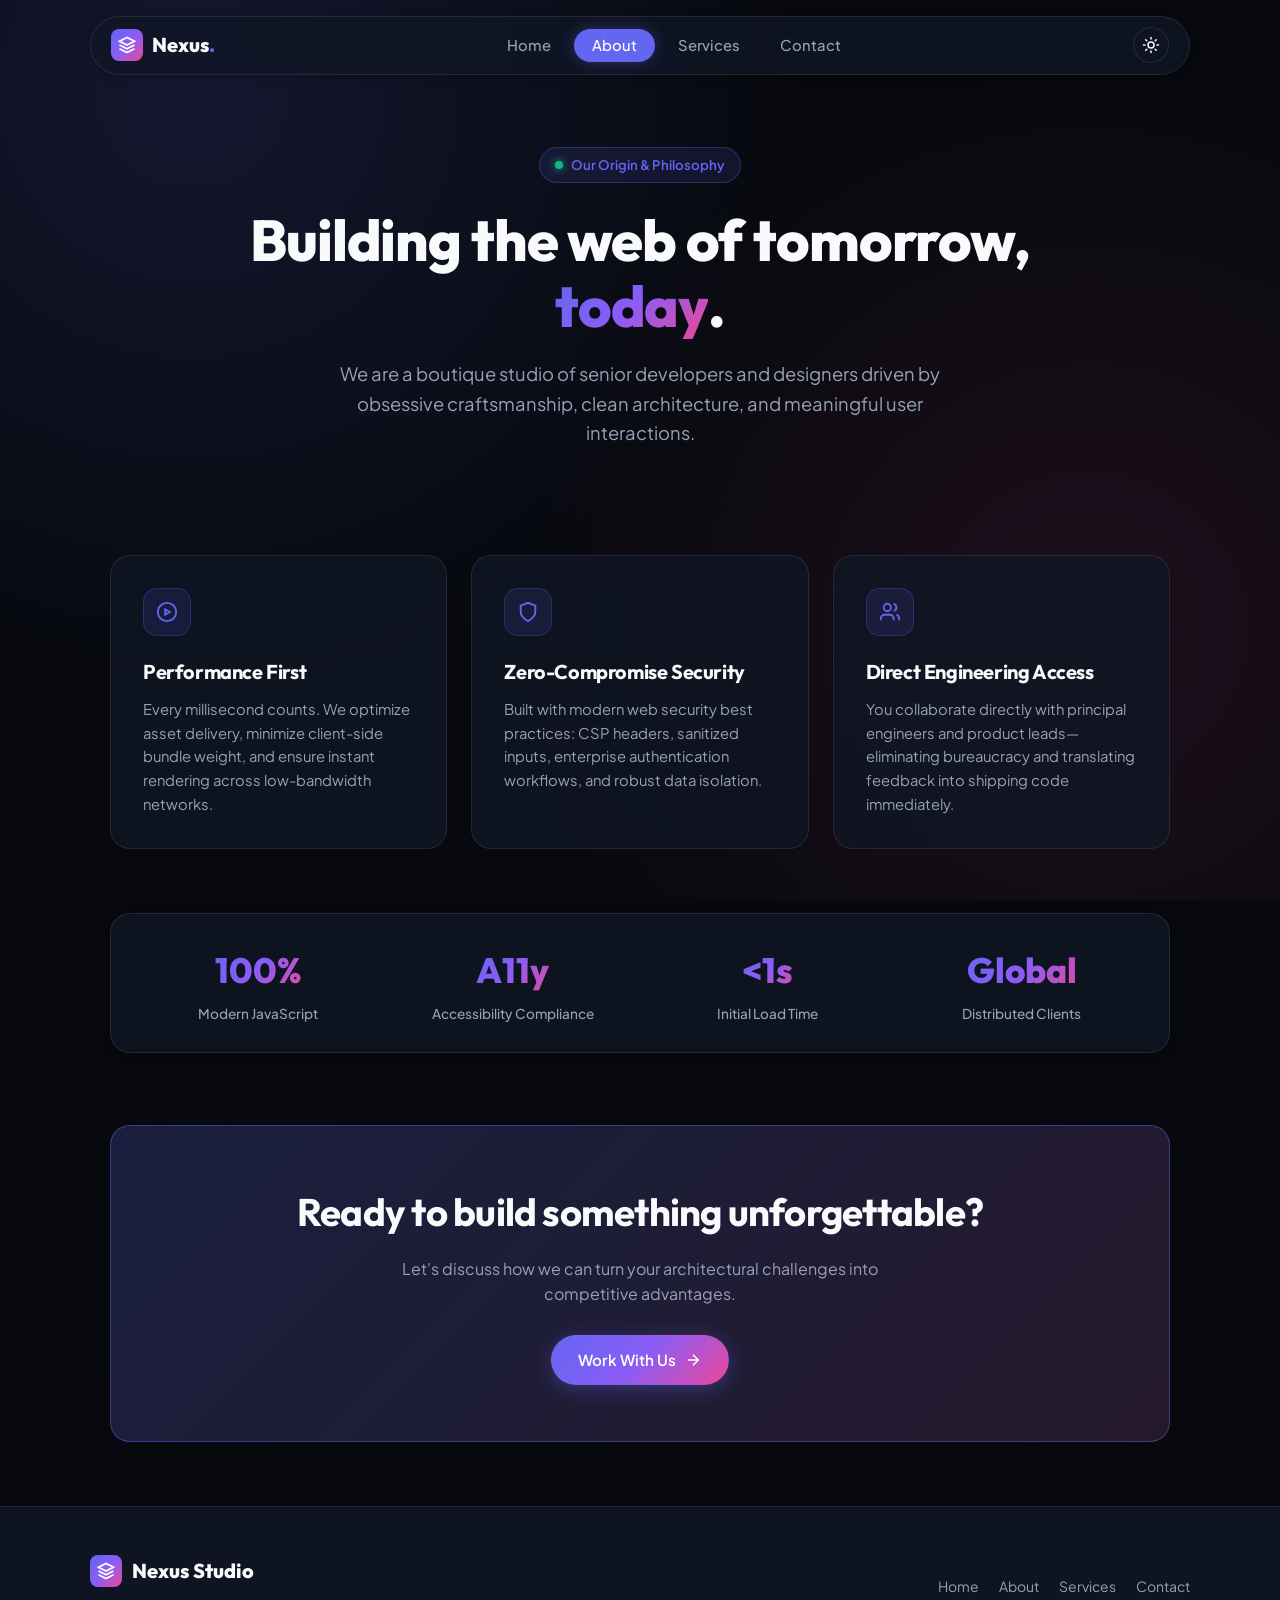
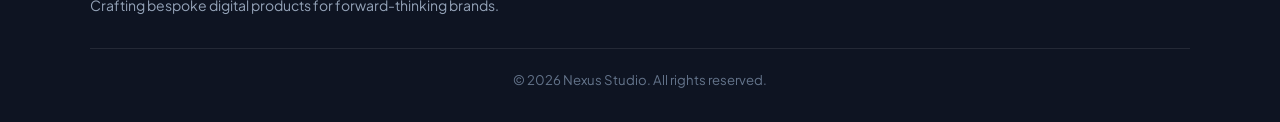
==== commit 372465d4: "Fix SVG dimensions and mobile layout caching issue" ====
--- a/about.html
+++ b/about.html
@@ -4,7 +4,10 @@
   <meta charset="UTF-8">
   <meta name="viewport" content="width=device-width, initial-scale=1.0">
   <title>About Us — Nexus Studio</title>
-  <link rel="stylesheet" href="style.css">
+  <link rel="preconnect" href="https://fonts.googleapis.com">
+  <link rel="preconnect" href="https://fonts.gstatic.com" crossorigin>
+  <link href="https://fonts.googleapis.com/css2?family=Outfit:wght@500;600;700;800&family=Plus+Jakarta+Sans:wght@400;500;600;700&display=swap" rel="stylesheet">
+  <link rel="stylesheet" href="style.css?v=2.5">
 </head>
 <body>
 
@@ -13,7 +16,7 @@
     <nav class="navbar">
       <a href="index.html" class="brand">
         <div class="brand-icon">
-          <svg viewBox="0 0 24 24" fill="none" stroke="currentColor" stroke-width="2.5"><polygon points="12 2 2 7 12 12 22 7 12 2"></polygon><polyline points="2 17 12 22 22 17"></polyline><polyline points="2 12 12 17 22 12"></polyline></svg>
+          <svg width="18" height="18" viewBox="0 0 24 24" fill="none" stroke="currentColor" stroke-width="2.5"><polygon points="12 2 2 7 12 12 22 7 12 2"></polygon><polyline points="2 17 12 22 22 17"></polyline><polyline points="2 12 12 17 22 12"></polyline></svg>
         </div>
         <span>Nexus<span style="color: var(--primary)">.</span></span>
       </a>
@@ -28,11 +31,11 @@
       <div class="nav-right">
         <button id="theme-toggle" class="icon-btn" aria-label="Toggle Dark/Light Mode">
           <span id="theme-icon">
-            <svg viewBox="0 0 24 24" fill="none" stroke="currentColor" stroke-width="2"><circle cx="12" cy="12" r="4"/><path d="M12 2v2"/><path d="M12 20v2"/><path d="m4.93 4.93 1.41 1.41"/><path d="m17.66 17.66 1.41 1.41"/><path d="M2 12h2"/><path d="M20 12h2"/></svg>
+            <svg width="18" height="18" viewBox="0 0 24 24" fill="none" stroke="currentColor" stroke-width="2"><circle cx="12" cy="12" r="4"/><path d="M12 2v2"/><path d="M12 20v2"/><path d="m4.93 4.93 1.41 1.41"/><path d="m17.66 17.66 1.41 1.41"/><path d="M2 12h2"/><path d="M20 12h2"/></svg>
           </span>
         </button>
         <button id="mobile-toggle" class="icon-btn mobile-toggle" aria-label="Open Navigation Menu">
-          <svg viewBox="0 0 24 24" fill="none" stroke="currentColor" stroke-width="2"><line x1="4" x2="20" y1="12" y2="12"/><line x1="4" x2="20" y1="6" y2="6"/><line x1="4" x2="20" y1="18" y2="18"/></svg>
+          <svg width="18" height="18" viewBox="0 0 24 24" fill="none" stroke="currentColor" stroke-width="2"><line x1="4" x2="20" y1="12" y2="12"/><line x1="4" x2="20" y1="6" y2="6"/><line x1="4" x2="20" y1="18" y2="18"/></svg>
         </button>
       </div>
     </nav>
@@ -58,7 +61,7 @@
       <div class="cards-grid">
         <div class="bento-card">
           <div class="card-icon-box">
-            <svg viewBox="0 0 24 24" fill="none" stroke="currentColor" stroke-width="2"><circle cx="12" cy="12" r="10"/><path d="m10 15 5-3-5-3v6Z"/></svg>
+            <svg width="22" height="22" viewBox="0 0 24 24" fill="none" stroke="currentColor" stroke-width="2"><circle cx="12" cy="12" r="10"/><path d="m10 15 5-3-5-3v6Z"/></svg>
           </div>
           <h3>Performance First</h3>
           <p>Every millisecond counts. We optimize asset delivery, minimize client-side bundle weight, and ensure instant rendering across low-bandwidth networks.</p>
@@ -66,7 +69,7 @@
 
         <div class="bento-card">
           <div class="card-icon-box">
-            <svg viewBox="0 0 24 24" fill="none" stroke="currentColor" stroke-width="2"><path d="M12 22s8-4 8-10V5l-8-3-8 3v7c0 6 8 10 8 10z"/></svg>
+            <svg width="22" height="22" viewBox="0 0 24 24" fill="none" stroke="currentColor" stroke-width="2"><path d="M12 22s8-4 8-10V5l-8-3-8 3v7c0 6 8 10 8 10z"/></svg>
           </div>
           <h3>Zero-Compromise Security</h3>
           <p>Built with modern web security best practices: CSP headers, sanitized inputs, enterprise authentication workflows, and robust data isolation.</p>
@@ -74,7 +77,7 @@
 
         <div class="bento-card">
           <div class="card-icon-box">
-            <svg viewBox="0 0 24 24" fill="none" stroke="currentColor" stroke-width="2"><path d="M16 21v-2a4 4 0 0 0-4-4H6a4 4 0 0 0-4 4v2"/><circle cx="9" cy="7" r="4"/><path d="M22 21v-2a4 4 0 0 0-3-3.87"/><path d="M16 3.13a4 4 0 0 1 0 7.75"/></svg>
+            <svg width="22" height="22" viewBox="0 0 24 24" fill="none" stroke="currentColor" stroke-width="2"><path d="M16 21v-2a4 4 0 0 0-4-4H6a4 4 0 0 0-4 4v2"/><circle cx="9" cy="7" r="4"/><path d="M22 21v-2a4 4 0 0 0-3-3.87"/><path d="M16 3.13a4 4 0 0 1 0 7.75"/></svg>
           </div>
           <h3>Direct Engineering Access</h3>
           <p>You collaborate directly with principal engineers and product leads—eliminating bureaucracy and translating feedback into shipping code immediately.</p>
@@ -83,18 +86,22 @@
     </section>
 
     <!-- Standards Section -->
-    <section class="stats-bar" style="margin-top: 4.5rem;">
+    <section class="stats-bar" style="margin-top: 4rem;">
       <div class="stat-item">
         <div class="stat-number gradient-text">100%</div>
-        <div class="stat-label">TypeScript / Modern JS</div>
+        <div class="stat-label">Modern JavaScript</div>
       </div>
       <div class="stat-item">
         <div class="stat-number gradient-text">A11y</div>
         <div class="stat-label">Accessibility Compliance</div>
       </div>
       <div class="stat-item">
+        <div class="stat-number gradient-text">&lt;1s</div>
+        <div class="stat-label">Initial Load Time</div>
+      </div>
+      <div class="stat-item">
         <div class="stat-number gradient-text">Global</div>
-        <div class="stat-label">Distributed Client Base</div>
+        <div class="stat-label">Distributed Clients</div>
       </div>
     </section>
 
@@ -104,7 +111,7 @@
       <p>Let's discuss how we can turn your architectural challenges into competitive advantages.</p>
       <a href="contact.html" class="btn btn-primary">
         Work With Us
-        <svg viewBox="0 0 24 24" fill="none" stroke="currentColor" stroke-width="2"><line x1="5" y1="12" x2="19" y2="12"></line><polyline points="12 5 19 12 12 19"></polyline></svg>
+        <svg width="18" height="18" viewBox="0 0 24 24" fill="none" stroke="currentColor" stroke-width="2"><line x1="5" y1="12" x2="19" y2="12"></line><polyline points="12 5 19 12 12 19"></polyline></svg>
       </a>
     </section>
   </main>
@@ -115,7 +122,7 @@
       <div class="footer-brand">
         <a href="index.html" class="brand">
           <div class="brand-icon">
-            <svg viewBox="0 0 24 24" fill="none" stroke="currentColor" stroke-width="2.5"><polygon points="12 2 2 7 12 12 22 7 12 2"></polygon><polyline points="2 17 12 22 22 17"></polyline><polyline points="2 12 12 17 22 12"></polyline></svg>
+            <svg width="18" height="18" viewBox="0 0 24 24" fill="none" stroke="currentColor" stroke-width="2.5"><polygon points="12 2 2 7 12 12 22 7 12 2"></polygon><polyline points="2 17 12 22 22 17"></polyline><polyline points="2 12 12 17 22 12"></polyline></svg>
           </div>
           <span>Nexus Studio</span>
         </a>
@@ -135,6 +142,6 @@
     </div>
   </footer>
 
-  <script src="script.js"></script>
+  <script src="script.js?v=2.5"></script>
 </body>
 </html>
--- a/style.css
+++ b/style.css
@@ -1,35 +1,33 @@
-@import url('https://fonts.googleapis.com/css2?family=Outfit:wght@400;500;600;700;800&family=Plus+Jakarta+Sans:wght@300;400;500;600;700&display=swap');
-
 :root {
-  --font-heading: 'Outfit', sans-serif;
-  --font-body: 'Plus Jakarta Sans', sans-serif;
+  --font-heading: 'Outfit', -apple-system, BlinkMacSystemFont, 'Segoe UI', Roboto, sans-serif;
+  --font-body: 'Plus Jakarta Sans', -apple-system, BlinkMacSystemFont, 'Segoe UI', Roboto, sans-serif;
 
   /* Color Palette - Dark Luxury */
   --bg: #07090e;
-  --bg-subtle: #0d121d;
-  --surface: rgba(18, 24, 38, 0.7);
-  --surface-hover: rgba(28, 38, 60, 0.85);
-  --surface-border: rgba(255, 255, 255, 0.08);
-  --surface-border-hover: rgba(99, 102, 241, 0.4);
+  --bg-subtle: #0e1422;
+  --surface: rgba(16, 23, 38, 0.75);
+  --surface-hover: rgba(26, 36, 58, 0.9);
+  --surface-border: rgba(255, 255, 255, 0.09);
+  --surface-border-hover: rgba(99, 102, 241, 0.45);
   
-  --text: #f1f5f9;
+  --text: #f8fafc;
   --text-muted: #94a3b8;
   --text-subtle: #64748b;
   
   --primary: #6366f1;
+  --primary-hover: #4f46e5;
   --primary-glow: rgba(99, 102, 241, 0.35);
-  --primary-gradient: linear-gradient(135deg, #6366f1 0%, #a855f7 50%, #ec4899 100%);
+  --primary-gradient: linear-gradient(135deg, #6366f1 0%, #8b5cf6 50%, #ec4899 100%);
   --accent: #06b6d4;
-  --accent-glow: rgba(6, 182, 212, 0.25);
   
   --radius-sm: 8px;
   --radius-md: 14px;
-  --radius-lg: 22px;
+  --radius-lg: 20px;
   --radius-full: 9999px;
   
-  --shadow-sm: 0 2px 8px rgba(0, 0, 0, 0.2);
-  --shadow-lg: 0 12px 36px -4px rgba(0, 0, 0, 0.4);
-  --shadow-glow: 0 0 35px var(--primary-glow);
+  --shadow-sm: 0 2px 8px rgba(0, 0, 0, 0.25);
+  --shadow-lg: 0 14px 40px -6px rgba(0, 0, 0, 0.45);
+  --shadow-glow: 0 0 30px var(--primary-glow);
   
   --transition: all 0.25s cubic-bezier(0.16, 1, 0.3, 1);
 }
@@ -37,7 +35,7 @@
 [data-theme="light"] {
   --bg: #f8fafc;
   --bg-subtle: #f1f5f9;
-  --surface: rgba(255, 255, 255, 0.85);
+  --surface: rgba(255, 255, 255, 0.9);
   --surface-hover: #ffffff;
   --surface-border: rgba(0, 0, 0, 0.08);
   --surface-border-hover: rgba(99, 102, 241, 0.5);
@@ -47,6 +45,7 @@
   --text-subtle: #94a3b8;
   
   --primary: #4f46e5;
+  --primary-hover: #4338ca;
   --primary-glow: rgba(79, 70, 229, 0.2);
   --shadow-lg: 0 12px 32px -4px rgba(0, 0, 0, 0.08);
   --shadow-glow: 0 0 25px rgba(79, 70, 229, 0.15);
@@ -73,10 +72,18 @@
   overflow-x: hidden;
   position: relative;
   background-image: 
-    radial-gradient(circle at 15% 15%, rgba(99, 102, 241, 0.12) 0%, transparent 40%),
-    radial-gradient(circle at 85% 65%, rgba(236, 72, 153, 0.08) 0%, transparent 40%);
+    radial-gradient(circle at 15% 10%, rgba(99, 102, 241, 0.15) 0%, transparent 45%),
+    radial-gradient(circle at 85% 70%, rgba(236, 72, 153, 0.1) 0%, transparent 45%);
   background-attachment: fixed;
   transition: background-color 0.3s ease, color 0.3s ease;
+}
+
+/* Global SVG constraint to prevent layout blow-up */
+svg {
+  display: inline-block;
+  vertical-align: middle;
+  flex-shrink: 0;
+  max-width: 100%;
 }
 
 /* Typography */
@@ -101,17 +108,17 @@
   z-index: 100;
   margin: 0 auto;
   width: calc(100% - 2rem);
-  max-width: 1140px;
+  max-width: 1100px;
 }
 
 .navbar {
   display: flex;
   align-items: center;
   justify-content: space-between;
-  padding: 0.75rem 1.25rem;
+  padding: 0.65rem 1.25rem;
   background: var(--surface);
-  backdrop-filter: blur(16px);
-  -webkit-backdrop-filter: blur(16px);
+  backdrop-filter: blur(20px);
+  -webkit-backdrop-filter: blur(20px);
   border: 1px solid var(--surface-border);
   border-radius: var(--radius-full);
   box-shadow: var(--shadow-sm);
@@ -119,7 +126,7 @@
 }
 
 .brand {
-  display: flex;
+  display: inline-flex;
   align-items: center;
   gap: 0.6rem;
   text-decoration: none;
@@ -132,23 +139,30 @@
 .brand-icon {
   width: 32px;
   height: 32px;
+  min-width: 32px;
+  min-height: 32px;
+  max-width: 32px;
+  max-height: 32px;
   background: var(--primary-gradient);
   border-radius: 8px;
   display: flex;
   align-items: center;
   justify-content: center;
   color: #fff;
+  overflow: hidden;
 }
 
 .brand-icon svg {
-  width: 18px;
-  height: 18px;
+  width: 18px !important;
+  height: 18px !important;
+  max-width: 18px !important;
+  max-height: 18px !important;
 }
 
 .nav-links {
   display: flex;
   list-style: none;
-  gap: 0.25rem;
+  gap: 0.35rem;
   align-items: center;
 }
 
@@ -157,14 +171,14 @@
   color: var(--text-muted);
   font-size: 0.925rem;
   font-weight: 500;
-  padding: 0.5rem 1.1rem;
+  padding: 0.45rem 1.1rem;
   border-radius: var(--radius-full);
   transition: var(--transition);
 }
 
 .nav-links a:hover {
   color: var(--text);
-  background: rgba(255, 255, 255, 0.05);
+  background: rgba(255, 255, 255, 0.06);
 }
 
 .nav-links a.active {
@@ -176,21 +190,24 @@
 .nav-right {
   display: flex;
   align-items: center;
-  gap: 0.75rem;
+  gap: 0.6rem;
 }
 
 .icon-btn {
   background: var(--bg-subtle);
   border: 1px solid var(--surface-border);
   color: var(--text);
-  width: 38px;
-  height: 38px;
+  width: 36px;
+  height: 36px;
+  min-width: 36px;
+  min-height: 36px;
   border-radius: 50%;
   display: flex;
   align-items: center;
   justify-content: center;
   cursor: pointer;
   transition: var(--transition);
+  padding: 0;
 }
 
 .icon-btn:hover {
@@ -199,8 +216,8 @@
 }
 
 .icon-btn svg {
-  width: 18px;
-  height: 18px;
+  width: 18px !important;
+  height: 18px !important;
 }
 
 .mobile-toggle {
@@ -210,7 +227,7 @@
 /* Main Container */
 main {
   flex: 1;
-  max-width: 1140px;
+  max-width: 1100px;
   width: 100%;
   margin: 0 auto;
   padding: 2.5rem 1.25rem 4rem;
@@ -221,19 +238,21 @@
   display: inline-flex;
   align-items: center;
   gap: 0.5rem;
-  padding: 0.4rem 0.9rem;
+  padding: 0.4rem 0.95rem;
   border-radius: var(--radius-full);
   font-size: 0.825rem;
   font-weight: 600;
-  background: rgba(99, 102, 241, 0.1);
-  border: 1px solid rgba(99, 102, 241, 0.25);
+  background: rgba(99, 102, 241, 0.12);
+  border: 1px solid rgba(99, 102, 241, 0.3);
   color: var(--primary);
   margin-bottom: 1.5rem;
 }
 
 .badge-dot {
-  width: 7px;
-  height: 7px;
+  width: 8px;
+  height: 8px;
+  min-width: 8px;
+  min-height: 8px;
   background: #10b981;
   border-radius: 50%;
   box-shadow: 0 0 8px #10b981;
@@ -249,22 +268,22 @@
 /* Hero Section */
 .hero-section {
   text-align: center;
-  padding: 3.5rem 0 3rem;
-  max-width: 820px;
+  padding: 3rem 0 2.5rem;
+  max-width: 800px;
   margin: 0 auto;
 }
 
 .hero-title {
-  font-size: clamp(2.3rem, 5.5vw, 3.8rem);
+  font-size: clamp(2.2rem, 5vw, 3.6rem);
   line-height: 1.15;
   margin-bottom: 1.25rem;
   font-weight: 800;
 }
 
 .hero-subtitle {
-  font-size: clamp(1rem, 2vw, 1.2rem);
-  color: var(--text-muted);
-  max-width: 650px;
+  font-size: clamp(1rem, 2vw, 1.15rem);
+  color: var(--text-muted);
+  max-width: 620px;
   margin: 0 auto 2.25rem;
   font-weight: 400;
 }
@@ -283,7 +302,7 @@
   align-items: center;
   justify-content: center;
   gap: 0.5rem;
-  padding: 0.8rem 1.6rem;
+  padding: 0.75rem 1.6rem;
   border-radius: var(--radius-full);
   font-weight: 600;
   font-size: 0.95rem;
@@ -291,11 +310,16 @@
   cursor: pointer;
   transition: var(--transition);
   border: 1px solid transparent;
+  white-space: nowrap;
 }
 
 .btn svg {
-  width: 18px;
-  height: 18px;
+  width: 18px !important;
+  height: 18px !important;
+  min-width: 18px !important;
+  min-height: 18px !important;
+  max-width: 18px !important;
+  max-height: 18px !important;
 }
 
 .btn-primary {
@@ -324,12 +348,13 @@
 /* Metric / Stats Bar */
 .stats-bar {
   display: grid;
-  grid-template-columns: repeat(auto-fit, minmax(180px, 1fr));
+  grid-template-columns: repeat(4, 1fr);
   gap: 1.5rem;
-  margin: 4rem 0 3rem;
+  margin: 3.5rem 0 3rem;
   padding: 1.75rem 2rem;
   background: var(--surface);
-  backdrop-filter: blur(12px);
+  backdrop-filter: blur(16px);
+  -webkit-backdrop-filter: blur(16px);
   border: 1px solid var(--surface-border);
   border-radius: var(--radius-lg);
   box-shadow: var(--shadow-sm);
@@ -347,42 +372,43 @@
 }
 
 .stat-label {
-  font-size: 0.875rem;
+  font-size: 0.85rem;
   color: var(--text-muted);
   font-weight: 500;
-  margin-top: 0.2rem;
+  margin-top: 0.25rem;
 }
 
 /* Section Header */
 .section-header {
   text-align: center;
   max-width: 600px;
-  margin: 0 auto 3rem;
+  margin: 0 auto 2.5rem;
 }
 
 .section-header h2 {
-  font-size: clamp(1.8rem, 3.5vw, 2.5rem);
+  font-size: clamp(1.8rem, 3.5vw, 2.4rem);
   margin-bottom: 0.75rem;
 }
 
 .section-header p {
   color: var(--text-muted);
-  font-size: 1.05rem;
-}
-
-/* Feature Cards Grid */
+  font-size: 1rem;
+}
+
+/* Bento Grid */
 .cards-grid {
   display: grid;
-  grid-template-columns: repeat(auto-fit, minmax(320px, 1fr));
-  gap: 1.75rem;
+  grid-template-columns: repeat(auto-fit, minmax(300px, 1fr));
+  gap: 1.5rem;
 }
 
 .bento-card {
   background: var(--surface);
-  backdrop-filter: blur(12px);
+  backdrop-filter: blur(16px);
+  -webkit-backdrop-filter: blur(16px);
   border: 1px solid var(--surface-border);
   border-radius: var(--radius-lg);
-  padding: 2.2rem;
+  padding: 2rem;
   transition: var(--transition);
   display: flex;
   flex-direction: column;
@@ -403,7 +429,7 @@
 }
 
 .bento-card:hover {
-  transform: translateY(-5px);
+  transform: translateY(-4px);
   border-color: var(--surface-border-hover);
   box-shadow: var(--shadow-lg);
 }
@@ -413,8 +439,12 @@
 }
 
 .card-icon-box {
-  width: 52px;
-  height: 52px;
+  width: 48px;
+  height: 48px;
+  min-width: 48px;
+  min-height: 48px;
+  max-width: 48px;
+  max-height: 48px;
   border-radius: var(--radius-md);
   background: rgba(99, 102, 241, 0.12);
   border: 1px solid rgba(99, 102, 241, 0.25);
@@ -422,35 +452,37 @@
   display: flex;
   align-items: center;
   justify-content: center;
-  margin-bottom: 1.5rem;
+  margin-bottom: 1.25rem;
 }
 
 .card-icon-box svg {
-  width: 26px;
-  height: 26px;
+  width: 22px !important;
+  height: 22px !important;
+  max-width: 22px !important;
+  max-height: 22px !important;
 }
 
 .bento-card h3 {
-  font-size: 1.35rem;
-  margin-bottom: 0.75rem;
+  font-size: 1.25rem;
+  margin-bottom: 0.6rem;
 }
 
 .bento-card p {
   color: var(--text-muted);
-  font-size: 0.95rem;
-  line-height: 1.65;
+  font-size: 0.925rem;
+  line-height: 1.6;
 }
 
 .card-tags {
   display: flex;
   flex-wrap: wrap;
-  gap: 0.5rem;
-  margin-top: 1.5rem;
+  gap: 0.4rem;
+  margin-top: 1.25rem;
 }
 
 .tag {
   font-size: 0.75rem;
-  padding: 0.3rem 0.7rem;
+  padding: 0.25rem 0.65rem;
   background: rgba(255, 255, 255, 0.04);
   border: 1px solid var(--surface-border);
   border-radius: var(--radius-full);
@@ -460,37 +492,36 @@
 
 /* CTA Banner */
 .cta-banner {
-  margin-top: 5rem;
+  margin-top: 4.5rem;
   padding: 3.5rem 2rem;
   background: linear-gradient(135deg, rgba(99, 102, 241, 0.15) 0%, rgba(236, 72, 153, 0.1) 100%), var(--surface);
   border: 1px solid var(--surface-border-hover);
   border-radius: var(--radius-lg);
   text-align: center;
-  position: relative;
-  overflow: hidden;
 }
 
 .cta-banner h2 {
-  font-size: clamp(1.8rem, 3.5vw, 2.6rem);
-  margin-bottom: 1rem;
+  font-size: clamp(1.7rem, 3.5vw, 2.4rem);
+  margin-bottom: 0.75rem;
 }
 
 .cta-banner p {
   color: var(--text-muted);
-  max-width: 550px;
-  margin: 0 auto 2rem;
-  font-size: 1.05rem;
+  max-width: 520px;
+  margin: 0 auto 1.75rem;
+  font-size: 1rem;
 }
 
 /* Forms */
 .form-card {
-  max-width: 640px;
+  max-width: 600px;
   margin: 0 auto;
   background: var(--surface);
   backdrop-filter: blur(16px);
+  -webkit-backdrop-filter: blur(16px);
   border: 1px solid var(--surface-border);
   border-radius: var(--radius-lg);
-  padding: 2.75rem 2.25rem;
+  padding: 2.25rem 2rem;
   box-shadow: var(--shadow-lg);
 }
 
@@ -501,20 +532,20 @@
 }
 
 .form-group {
-  margin-bottom: 1.4rem;
+  margin-bottom: 1.25rem;
 }
 
 .form-group label {
   display: block;
-  font-size: 0.875rem;
+  font-size: 0.85rem;
   font-weight: 600;
-  margin-bottom: 0.5rem;
+  margin-bottom: 0.45rem;
   color: var(--text);
 }
 
 .form-control {
   width: 100%;
-  padding: 0.85rem 1.1rem;
+  padding: 0.8rem 1rem;
   background: var(--bg-subtle);
   border: 1px solid var(--surface-border);
   border-radius: var(--radius-md);
@@ -532,11 +563,11 @@
 
 /* Accordion / FAQ */
 .accordion {
-  max-width: 750px;
+  max-width: 720px;
   margin: 0 auto;
   display: flex;
   flex-direction: column;
-  gap: 1rem;
+  gap: 0.85rem;
 }
 
 .accordion-item {
@@ -548,20 +579,20 @@
 }
 
 .accordion-header {
-  padding: 1.25rem 1.5rem;
+  padding: 1.15rem 1.4rem;
   display: flex;
   justify-content: space-between;
   align-items: center;
   cursor: pointer;
   font-weight: 600;
-  font-size: 1.05rem;
+  font-size: 1rem;
   color: var(--text);
   user-select: none;
 }
 
 .accordion-header svg {
-  width: 20px;
-  height: 20px;
+  width: 18px !important;
+  height: 18px !important;
   transition: transform 0.3s ease;
   color: var(--text-muted);
 }
@@ -575,15 +606,15 @@
   max-height: 0;
   overflow: hidden;
   transition: max-height 0.3s ease, padding 0.3s ease;
-  padding: 0 1.5rem;
-  color: var(--text-muted);
-  font-size: 0.95rem;
+  padding: 0 1.4rem;
+  color: var(--text-muted);
+  font-size: 0.925rem;
   line-height: 1.6;
 }
 
 .accordion-item.open .accordion-body {
   max-height: 200px;
-  padding: 0 1.5rem 1.25rem;
+  padding: 0 1.4rem 1.25rem;
 }
 
 /* Toast */
@@ -593,19 +624,24 @@
   right: 2rem;
   background: #10b981;
   color: #fff;
-  padding: 1rem 1.5rem;
+  padding: 0.9rem 1.4rem;
   border-radius: var(--radius-md);
   box-shadow: 0 10px 25px rgba(16, 185, 129, 0.35);
   font-weight: 600;
   display: flex;
   align-items: center;
-  gap: 0.75rem;
+  gap: 0.65rem;
   transform: translateY(100px);
   opacity: 0;
   transition: transform 0.3s cubic-bezier(0.16, 1, 0.3, 1), opacity 0.3s ease;
   z-index: 999;
 }
 
+.toast-msg svg {
+  width: 18px !important;
+  height: 18px !important;
+}
+
 .toast-msg.show {
   transform: translateY(0);
   opacity: 1;
@@ -615,41 +651,41 @@
 footer {
   border-top: 1px solid var(--surface-border);
   background: var(--bg-subtle);
-  padding: 3.5rem 1.25rem 2.5rem;
+  padding: 3rem 1.25rem 2rem;
   margin-top: auto;
 }
 
 .footer-content {
-  max-width: 1140px;
+  max-width: 1100px;
   margin: 0 auto;
   display: flex;
   justify-content: space-between;
   align-items: center;
   flex-wrap: wrap;
-  gap: 2rem;
+  gap: 1.5rem;
 }
 
 .footer-brand {
   display: flex;
   flex-direction: column;
-  gap: 0.5rem;
+  gap: 0.4rem;
 }
 
 .footer-brand p {
   color: var(--text-muted);
-  font-size: 0.9rem;
+  font-size: 0.875rem;
 }
 
 .footer-links {
   display: flex;
-  gap: 1.5rem;
+  gap: 1.25rem;
   list-style: none;
 }
 
 .footer-links a {
   color: var(--text-muted);
   text-decoration: none;
-  font-size: 0.9rem;
+  font-size: 0.875rem;
   transition: var(--transition);
 }
 
@@ -658,33 +694,34 @@
 }
 
 .footer-bottom {
-  max-width: 1140px;
-  margin: 2.5rem auto 0;
-  padding-top: 1.5rem;
+  max-width: 1100px;
+  margin: 2rem auto 0;
+  padding-top: 1.25rem;
   border-top: 1px solid var(--surface-border);
   text-align: center;
   color: var(--text-subtle);
-  font-size: 0.85rem;
+  font-size: 0.825rem;
 }
 
 /* Mobile Responsiveness */
-@media (max-width: 820px) {
+@media (max-width: 768px) {
   .mobile-toggle {
     display: flex;
   }
 
   .nav-links {
     position: fixed;
-    top: 5rem;
+    top: 4.8rem;
     left: 1rem;
     right: 1rem;
     background: var(--surface);
-    backdrop-filter: blur(20px);
+    backdrop-filter: blur(24px);
+    -webkit-backdrop-filter: blur(24px);
     border: 1px solid var(--surface-border);
     border-radius: var(--radius-lg);
-    padding: 1.5rem;
+    padding: 1.25rem;
     flex-direction: column;
-    gap: 0.75rem;
+    gap: 0.5rem;
     box-shadow: var(--shadow-lg);
     display: none;
     z-index: 1000;
@@ -697,7 +734,13 @@
   .nav-links a {
     width: 100%;
     text-align: center;
-    padding: 0.75rem;
+    padding: 0.7rem;
+  }
+
+  .stats-bar {
+    grid-template-columns: 1fr 1fr;
+    padding: 1.25rem 1rem;
+    gap: 1.25rem;
   }
 
   .form-row {
